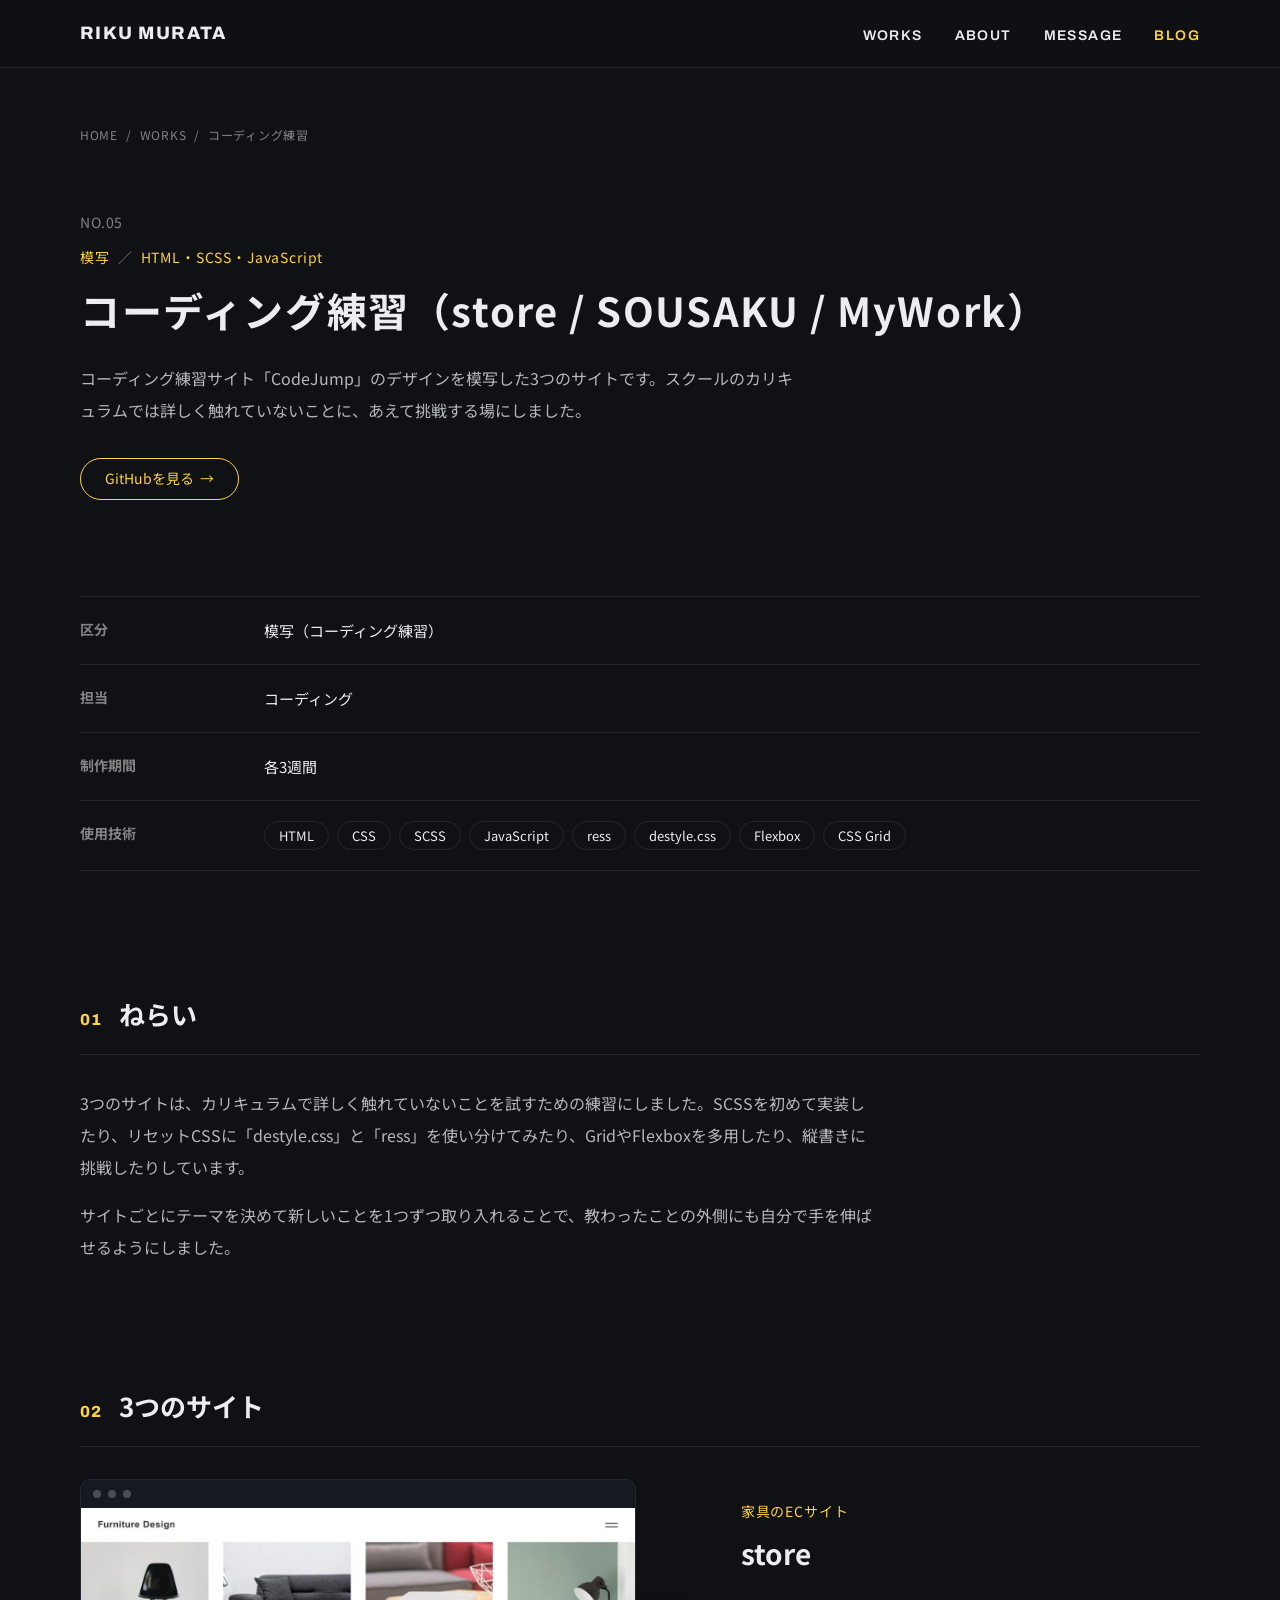
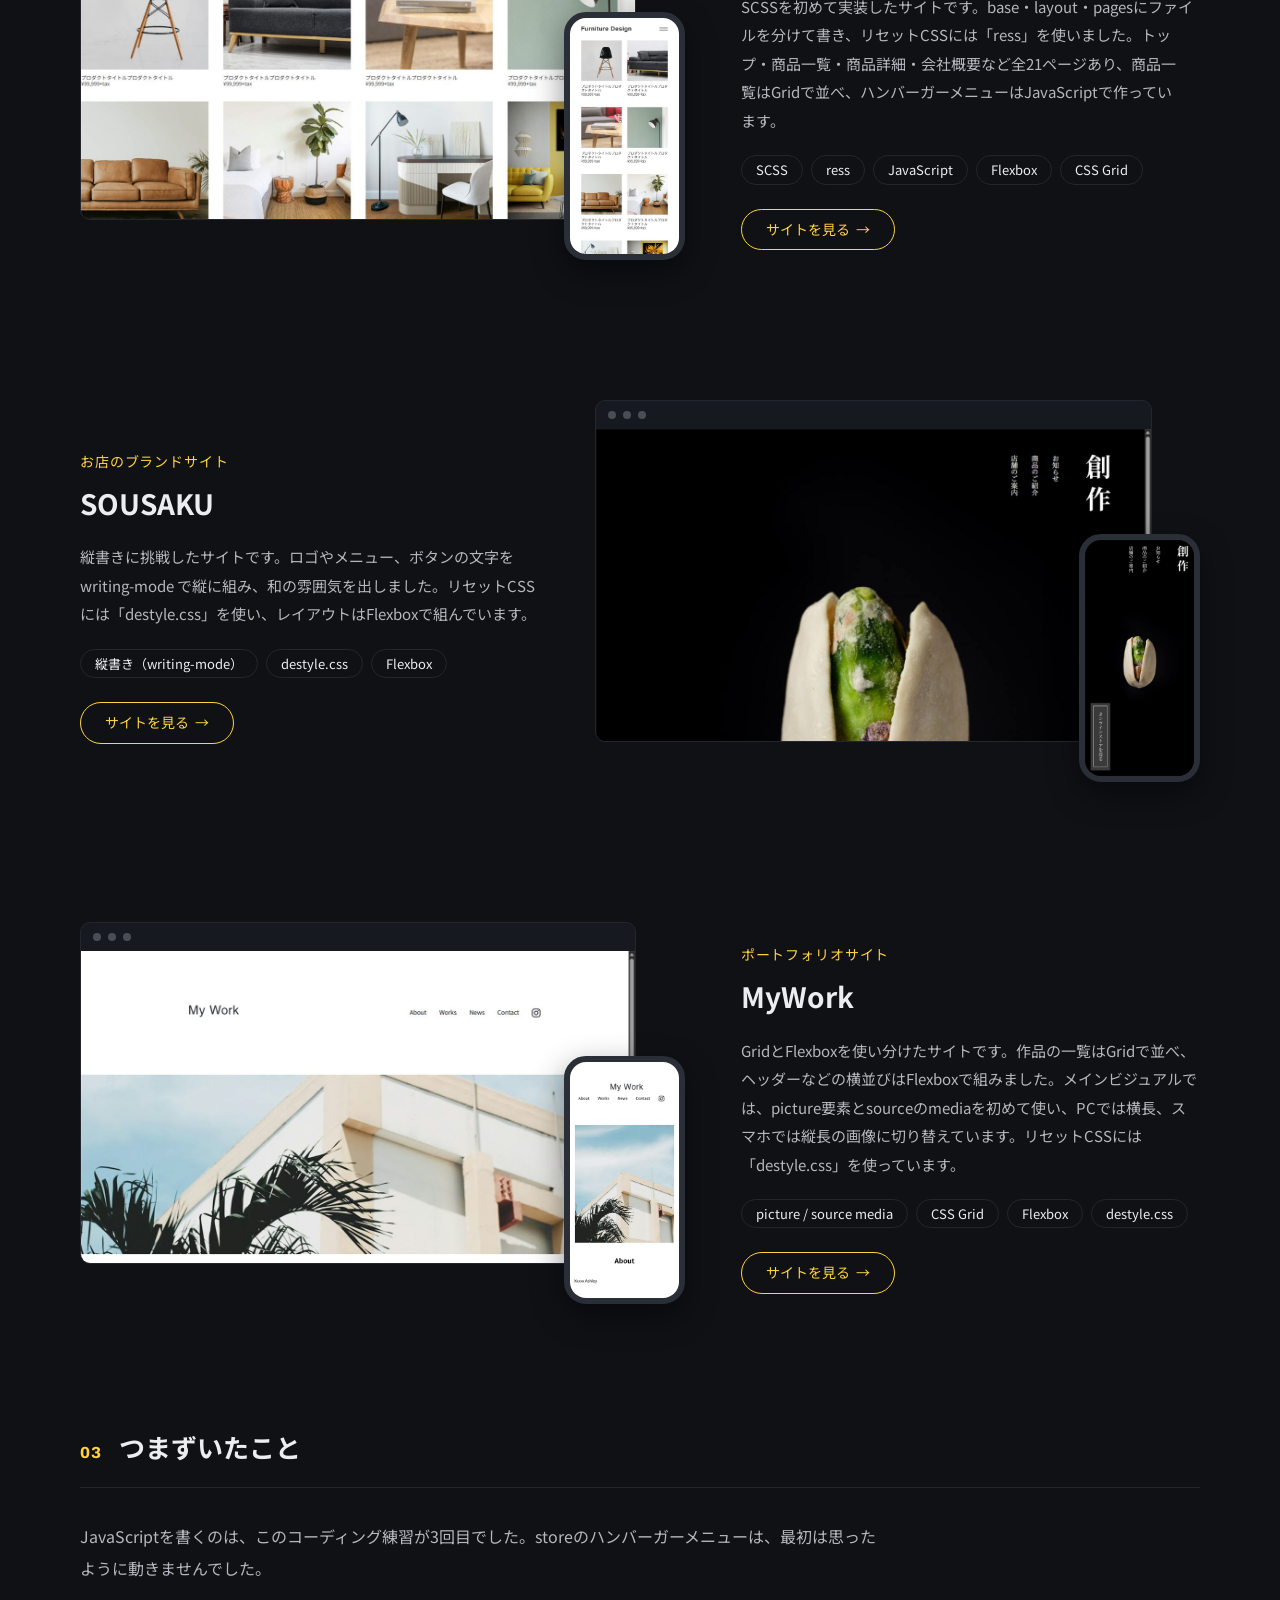
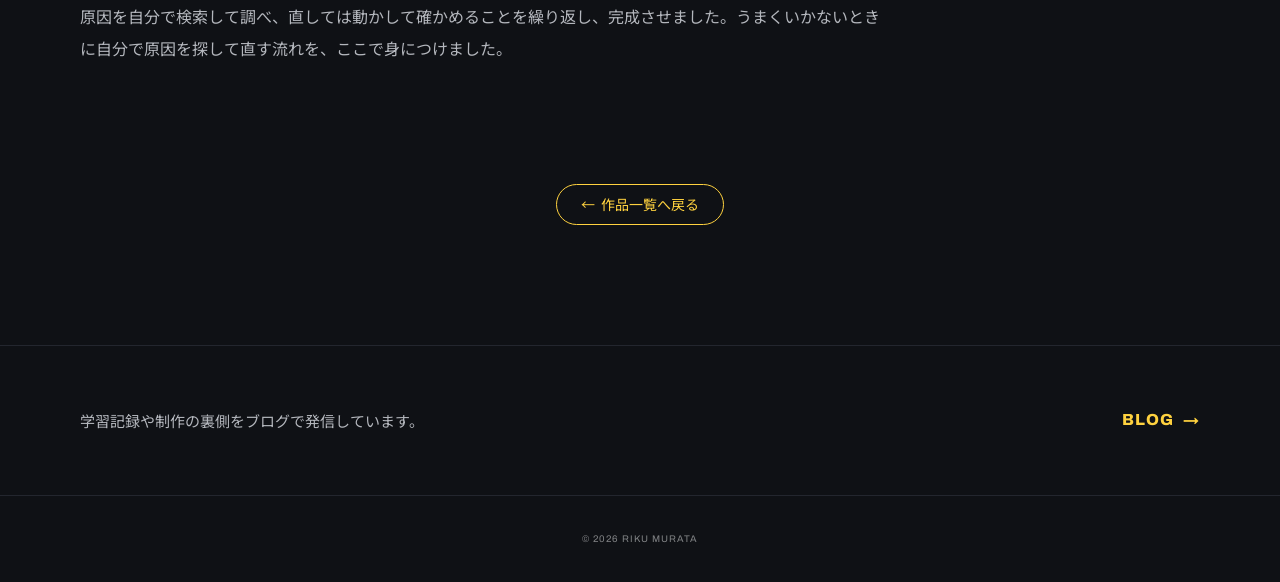
==== works-coding.html @ 7c846db9 "html/cssコーディング完了" ====
<!DOCTYPE html>
<html lang="ja">

  <head>
    <meta charset="UTF-8">
    <meta name="viewport" content="width=device-width, initial-scale=1.0">
    <title>コーディング練習 | RIKU MURATA</title>
    <meta name="description" content="コーディング練習サイト「CodeJump」のデザインを模写した3サイト。SCSS・リセットCSS・Grid・Flexbox・縦書き・JavaScriptなど、カリキュラムで詳しく触れていないことに挑戦。">
    <link rel="preconnect" href="https://fonts.googleapis.com">
    <link rel="preconnect" href="https://fonts.gstatic.com" crossorigin>
    <link href="https://fonts.googleapis.com/css2?family=Archivo:wght@600;800&family=Noto+Sans+JP:wght@400;500;700&display=swap" rel="stylesheet">
    <link rel="stylesheet" href="css/style.css">
    <script src="js/main.js" defer></script>
  </head>

  <body>
    <!-- header -->
    <header class="l-header" id="top">
      <div class="l-header-inner l-container">
        <a class="logo" href="index.html">RIKU MURATA</a>

        <!-- nav -->
        <nav class="gnav" id="global-nav" aria-label="メインメニュー">
          <ul class="gnav-list">
            <li><a class="gnav-link" href="index.html#works">WORKS</a></li>
            <li><a class="gnav-link" href="index.html#about">ABOUT</a></li>
            <li><a class="gnav-link" href="index.html#message">MESSAGE</a></li>
            <li><a class="gnav-link gnav-link-accent" href="#blog">BLOG</a></li>
          </ul>
        </nav>

        <!-- ハンバーガーメニュー（SP） -->
        <button class="menu-toggle" type="button" aria-label="メニューを開く" aria-expanded="false" aria-controls="global-nav">
          <span class="menu-toggle-bar"></span>
          <span class="menu-toggle-bar"></span>
          <span class="menu-toggle-bar"></span>
        </button>
      </div>
    </header>

    <!-- main -->
    <main>
      <article class="work-detail">
        <div class="l-container">
          <!-- パンくずリスト -->
          <nav class="work-detail-crumb" aria-label="パンくずリスト">
            <ol>
              <li><a href="index.html">HOME</a></li>
              <li><a href="index.html#works">WORKS</a></li>
              <li aria-current="page">コーディング練習</li>
            </ol>
          </nav>

          <!-- タイトルまわり -->
          <div class="work-detail-head">
            <p class="work-detail-num">NO.05</p>
            <p class="work-detail-category">模写<span>／</span>HTML・SCSS・JavaScript</p>
            <h1 class="work-detail-title">コーディング練習（store / SOUSAKU / MyWork）</h1>
            <p class="work-detail-lead">コーディング練習サイト「CodeJump」のデザインを模写した3つのサイトです。スクールのカリキュラムでは詳しく触れていないことに、あえて挑戦する場にしました。</p>
            <div class="work-detail-links">
              <a class="btn" href="https://github.com/Murata397/Codejump" target="_blank" rel="noopener">GitHubを見る</a>
            </div>
          </div>

          <!-- 作品情報 -->
          <dl class="work-detail-meta">
            <div>
              <dt>区分</dt>
              <dd>模写（コーディング練習）</dd>
            </div>
            <div>
              <dt>担当</dt>
              <dd>コーディング</dd>
            </div>
            <div>
              <dt>制作期間</dt>
              <dd>各3週間</dd>
            </div>
            <div>
              <dt>使用技術</dt>
              <dd>
                <ul class="work-detail-skills">
                  <li>HTML</li>
                  <li>CSS</li>
                  <li>SCSS</li>
                  <li>JavaScript</li>
                  <li>ress</li>
                  <li>destyle.css</li>
                  <li>Flexbox</li>
                  <li>CSS Grid</li>
                </ul>
              </dd>
            </div>
          </dl>

          <!-- 01 ねらい -->
          <section class="work-detail-section">
            <h2 class="work-detail-heading"><span>01</span>ねらい</h2>
            <div class="work-detail-text">
              <p>3つのサイトは、カリキュラムで詳しく触れていないことを試すための練習にしました。SCSSを初めて実装したり、リセットCSSに「destyle.css」と「ress」を使い分けてみたり、GridやFlexboxを多用したり、縦書きに挑戦したりしています。</p>
              <p>サイトごとにテーマを決めて新しいことを1つずつ取り入れることで、教わったことの外側にも自分で手を伸ばせるようにしました。</p>
            </div>
          </section>

          <!-- 02 3つのサイト -->
          <section class="work-detail-section">
            <h2 class="work-detail-heading"><span>02</span>3つのサイト</h2>
            <div class="works">
              <ul class="works-list">
                <!-- store -->
                <li class="works-item">
                  <div class="works-visual">
                    <div class="mockup">
                      <div class="mockup-pc">
                        <div class="mockup-pc-bar" aria-hidden="true"><span></span><span></span><span></span></div>
                        <img src="img/works/store-pc.jpg" alt="storeのPC表示" width="1200" height="1172" loading="lazy">
                      </div>
                      <div class="mockup-sp">
                        <img src="img/works/store-sp.jpg" alt="storeのスマホ表示" width="600" height="1298" loading="lazy">
                      </div>
                    </div>
                  </div>
                  <div class="works-body">
                    <p class="works-category">家具のECサイト</p>
                    <h3 class="works-title">store</h3>
                    <p class="works-text">SCSSを初めて実装したサイトです。base・layout・pagesにファイルを分けて書き、リセットCSSには「ress」を使いました。トップ・商品一覧・商品詳細・会社概要など全21ページあり、商品一覧はGridで並べ、ハンバーガーメニューはJavaScriptで作っています。</p>
                    <ul class="work-detail-skills">
                      <li>SCSS</li>
                      <li>ress</li>
                      <li>JavaScript</li>
                      <li>Flexbox</li>
                      <li>CSS Grid</li>
                    </ul>
                    <div class="works-links">
                      <a class="btn" href="https://murata397.github.io/Codejump/store/" target="_blank" rel="noopener">サイトを見る</a>
                    </div>
                  </div>
                </li>

                <!-- SOUSAKU -->
                <li class="works-item">
                  <div class="works-visual">
                    <div class="mockup">
                      <div class="mockup-pc">
                        <div class="mockup-pc-bar" aria-hidden="true"><span></span><span></span><span></span></div>
                        <img src="img/works/sousaku-pc.jpg" alt="SOUSAKUのPC表示" width="1200" height="1172" loading="lazy">
                      </div>
                      <div class="mockup-sp">
                        <img src="img/works/sousaku-sp.jpg" alt="SOUSAKUのスマホ表示" width="600" height="1298" loading="lazy">
                      </div>
                    </div>
                  </div>
                  <div class="works-body">
                    <p class="works-category">お店のブランドサイト</p>
                    <h3 class="works-title">SOUSAKU</h3>
                    <p class="works-text">縦書きに挑戦したサイトです。ロゴやメニュー、ボタンの文字を writing-mode で縦に組み、和の雰囲気を出しました。リセットCSSには「destyle.css」を使い、レイアウトはFlexboxで組んでいます。</p>
                    <ul class="work-detail-skills">
                      <li>縦書き（writing-mode）</li>
                      <li>destyle.css</li>
                      <li>Flexbox</li>
                    </ul>
                    <div class="works-links">
                      <a class="btn" href="https://murata397.github.io/Codejump/Creation/" target="_blank" rel="noopener">サイトを見る</a>
                    </div>
                  </div>
                </li>

                <!-- MyWork -->
                <li class="works-item">
                  <div class="works-visual">
                    <div class="mockup">
                      <div class="mockup-pc">
                        <div class="mockup-pc-bar" aria-hidden="true"><span></span><span></span><span></span></div>
                        <img src="img/works/mywork-pc.jpg" alt="MyWorkのPC表示" width="1200" height="1172" loading="lazy">
                      </div>
                      <div class="mockup-sp">
                        <img src="img/works/mywork-sp.jpg" alt="MyWorkのスマホ表示" width="600" height="1298" loading="lazy">
                      </div>
                    </div>
                  </div>
                  <div class="works-body">
                    <p class="works-category">ポートフォリオサイト</p>
                    <h3 class="works-title">MyWork</h3>
                    <p class="works-text">GridとFlexboxを使い分けたサイトです。作品の一覧はGridで並べ、ヘッダーなどの横並びはFlexboxで組みました。メインビジュアルでは、picture要素とsourceのmediaを初めて使い、PCでは横長、スマホでは縦長の画像に切り替えています。リセットCSSには「destyle.css」を使っています。</p>
                    <ul class="work-detail-skills">
                      <li>picture / source media</li>
                      <li>CSS Grid</li>
                      <li>Flexbox</li>
                      <li>destyle.css</li>
                    </ul>
                    <div class="works-links">
                      <a class="btn" href="https://murata397.github.io/Codejump/MyWork/" target="_blank" rel="noopener">サイトを見る</a>
                    </div>
                  </div>
                </li>
              </ul>
            </div>
          </section>

          <!-- 03 つまずいたこと -->
          <section class="work-detail-section">
            <h2 class="work-detail-heading"><span>03</span>つまずいたこと</h2>
            <div class="work-detail-text">
              <p>JavaScriptを書くのは、このコーディング練習が3回目でした。storeのハンバーガーメニューは、最初は思ったように動きませんでした。</p>
              <p>原因を自分で検索して調べ、直しては動かして確かめることを繰り返し、完成させました。うまくいかないときに自分で原因を探して直す流れを、ここで身につけました。</p>
            </div>
          </section>

          <!-- 一覧へ戻る -->
          <div class="work-detail-back">
            <a class="btn btn-back" href="index.html#works">作品一覧へ戻る</a>
          </div>
        </div>
      </article>

      <!-- blog -->
      <section class="blog-guide" id="blog">
        <div class="l-container blog-guide-inner">
          <p class="blog-guide-text">学習記録や制作の裏側をブログで発信しています。</p>
          <!-- ブログのURLが決まったら href を差し替える -->
          <a class="blog-guide-link" href="#">BLOG</a>
        </div>
      </section>
    </main>

    <!-- footer -->
    <footer class="l-footer">
      <p class="l-footer-copy"><small>&copy; 2026 RIKU MURATA</small></p>
    </footer>
  </body>

</html>
---- css/style.css ----
@charset "UTF-8";
/*! destyle.css v4.0.1 | MIT License | https://github.com/nicolas-cusan/destyle.css */
/* Reset box-model and set borders */
/* ============================================ */
*,
::before,
::after {
  -webkit-box-sizing: border-box;
          box-sizing: border-box;
  border-style: solid;
  border-width: 0;
  min-width: 0;
}

/* Document */
/* ============================================ */
/**
 * 1. Correct the line height in all browsers.
 * 2. Prevent adjustments of font size after orientation changes in iOS.
 * 3. Remove gray overlay on links for iOS.
 */
html {
  line-height: 1.15; /* 1 */
  -webkit-text-size-adjust: 100%; /* 2 */
  -webkit-tap-highlight-color: transparent; /* 3*/
}

/* Sections */
/* ============================================ */
/**
 * Remove the margin in all browsers.
 */
body {
  margin: 0;
}

/**
 * Render the `main` element consistently in IE.
 */
main {
  display: block;
}

/* Vertical rhythm */
/* ============================================ */
p,
table,
blockquote,
address,
pre,
iframe,
form,
figure,
dl {
  margin: 0;
}

/* Headings */
/* ============================================ */
h1,
h2,
h3,
h4,
h5,
h6 {
  font-size: inherit;
  font-weight: inherit;
  margin: 0;
}

/* Lists (enumeration) */
/* ============================================ */
ul,
ol {
  margin: 0;
  padding: 0;
  list-style: none;
}

/* Lists (definition) */
/* ============================================ */
dt {
  font-weight: bold;
}

dd {
  margin-left: 0;
}

/* Grouping content */
/* ============================================ */
/**
 * 1. Add the correct box sizing in Firefox.
 * 2. Show the overflow in Edge and IE.
 */
hr {
  -webkit-box-sizing: content-box;
          box-sizing: content-box; /* 1 */
  height: 0; /* 1 */
  overflow: visible; /* 2 */
  border-top-width: 1px;
  margin: 0;
  clear: both;
  color: inherit;
}

/**
 * 1. Correct the inheritance and scaling of font size in all browsers.
 * 2. Correct the odd `em` font sizing in all browsers.
 */
pre {
  font-family: monospace, monospace; /* 1 */
  font-size: inherit; /* 2 */
}

address {
  font-style: inherit;
}

/* Text-level semantics */
/* ============================================ */
/**
 * Remove the gray background on active links in IE 10.
 */
a {
  background-color: transparent;
  text-decoration: none;
  color: inherit;
}

/**
 * 1. Remove the bottom border in Chrome 57-
 * 2. Add the correct text decoration in Chrome, Edge, IE, Opera, and Safari.
 */
abbr[title] {
  -webkit-text-decoration: underline dotted;
          text-decoration: underline dotted; /* 2 */
}

/**
 * Add the correct font weight in Chrome, Edge, and Safari.
 */
b,
strong {
  font-weight: bolder;
}

/**
 * 1. Correct the inheritance and scaling of font size in all browsers.
 * 2. Correct the odd `em` font sizing in all browsers.
 */
code,
kbd,
samp {
  font-family: monospace, monospace; /* 1 */
  font-size: inherit; /* 2 */
}

/**
 * Add the correct font size in all browsers.
 */
small {
  font-size: 80%;
}

/**
 * Prevent `sub` and `sup` elements from affecting the line height in
 * all browsers.
 */
sub,
sup {
  font-size: 75%;
  line-height: 0;
  position: relative;
  vertical-align: baseline;
}

sub {
  bottom: -0.25em;
}

sup {
  top: -0.5em;
}

/* Replaced content */
/* ============================================ */
/**
 * Prevent vertical alignment issues.
 */
svg,
img,
embed,
object,
iframe {
  vertical-align: bottom;
}

/* Forms */
/* ============================================ */
/**
 * Reset form fields to make them styleable.
 * 1. Make form elements stylable across systems iOS especially.
 * 2. Inherit text-transform from parent.
 */
button,
input,
optgroup,
select,
textarea {
  -webkit-appearance: none; /* 1 */
  -moz-appearance: none;
       appearance: none;
  vertical-align: middle;
  color: inherit;
  font: inherit;
  background: transparent;
  padding: 0;
  margin: 0;
  border-radius: 0;
  text-align: inherit;
  text-transform: inherit; /* 2 */
}

/**
 * Correct cursors for clickable elements.
 */
button,
[type=button],
[type=reset],
[type=submit] {
  cursor: pointer;
}

button:disabled,
[type=button]:disabled,
[type=reset]:disabled,
[type=submit]:disabled {
  cursor: default;
}

/**
 * Improve outlines for Firefox and unify style with input elements & buttons.
 */
:-moz-focusring {
  outline: auto;
}

select:disabled {
  opacity: inherit;
}

/**
 * Remove padding
 */
option {
  padding: 0;
}

/**
 * Reset to invisible
 */
fieldset {
  margin: 0;
  padding: 0;
  min-width: 0;
}

legend {
  padding: 0;
}

/**
 * Add the correct vertical alignment in Chrome, Firefox, and Opera.
 */
progress {
  vertical-align: baseline;
}

/**
 * Remove the default vertical scrollbar in IE 10+.
 */
textarea {
  overflow: auto;
}

/**
 * Correct the cursor style of increment and decrement buttons in Chrome.
 */
[type=number]::-webkit-inner-spin-button,
[type=number]::-webkit-outer-spin-button {
  height: auto;
}

/**
 * Correct the outline style in Safari.
 */
[type=search] {
  outline-offset: -2px; /* 1 */
}

/**
 * Remove the inner padding in Chrome and Safari on macOS.
 */
[type=search]::-webkit-search-decoration {
  -webkit-appearance: none;
}

/**
 * 1. Correct the inability to style clickable types in iOS and Safari.
 * 2. Fix font inheritance.
 */
::-webkit-file-upload-button {
  -webkit-appearance: button; /* 1 */
  font: inherit; /* 2 */
}

/**
 * Fix appearance for Firefox
 */
[type=number] {
  -moz-appearance: textfield;
}

/**
 * Clickable labels
 */
label[for] {
  cursor: pointer;
}

/* Interactive */
/* ============================================ */
/*
 * Add the correct display in Edge, IE 10+, and Firefox.
 */
details {
  display: block;
}

/*
 * Add the correct display in all browsers.
 */
summary {
  display: list-item;
}

/*
 * Remove outline for editable content.
 */
[contenteditable]:focus {
  outline: auto;
}

/* Tables */
/* ============================================ */
/**
1. Correct table border color inheritance in all Chrome and Safari.
*/
table {
  border-color: inherit; /* 1 */
  border-collapse: collapse;
}

caption {
  text-align: left;
}

td,
th {
  vertical-align: top;
  padding: 0;
}

th {
  text-align: left;
  font-weight: bold;
}

:root {
  --color-bg: #0f1115;
  --color-surface: #161920;
  --color-surface-2: #1b1e25;
  --color-border: #23262e;
  --color-text: #ecedf0;
  --color-sub: #b4b7bd;
  --color-muted: #828486;
  --color-main: #ffd23f;
  --font-ja: "Noto Sans JP", sans-serif;
  --font-en: "Archivo", "Noto Sans JP", sans-serif;
  --container: 1120px;
  --header-height: 67px;
}

html {
  font-family: var(--font-ja);
  scroll-behavior: smooth;
  scroll-padding-top: var(--header-height);
}

body {
  color: var(--color-text);
  background-color: var(--color-bg);
  font-size: 16px;
  line-height: 1.8;
  -webkit-font-smoothing: antialiased;
}

h1, h2, h3, h4 {
  word-break: auto-phrase;
  text-wrap: balance;
}

p, dd, li {
  text-wrap: pretty;
}

img {
  display: block;
  max-width: 100%;
  height: auto;
}

/*SP時の画面*/
@media screen and (max-width: 767px) {
  body {
    font-size: 15px;
  }
}
.l-container {
  width: 100%;
  max-width: calc(var(--container) + 80px);
  margin: 0 auto;
  padding: 0 40px;
}

/*SP時の画面*/
@media screen and (max-width: 767px) {
  .l-container {
    padding: 0 20px;
  }
}
.l-header {
  border-bottom: 1px solid var(--color-border);
  background-color: rgba(15, 17, 21, 0.9);
  backdrop-filter: blur(8px);
  position: sticky;
  top: 0;
  z-index: 100;
}
.l-header .l-header-inner {
  display: -webkit-box;
  display: -ms-flexbox;
  display: flex;
  -webkit-box-align: center;
      -ms-flex-align: center;
          align-items: center;
  -webkit-box-pack: justify;
      -ms-flex-pack: justify;
          justify-content: space-between;
  height: var(--header-height);
}

.l-section {
  padding: 120px 0;
}

/*SP時の画面*/
@media screen and (max-width: 767px) {
  .l-section {
    padding: 80px 0;
  }
}
.l-footer {
  padding: 32px 20px;
  border-top: 1px solid var(--color-border);
  text-align: center;
}
.l-footer .l-footer-copy {
  color: var(--color-muted);
  font-family: var(--font-en);
  font-size: 12px;
  letter-spacing: 0.08em;
}

.btn {
  display: -webkit-inline-box;
  display: -ms-inline-flexbox;
  display: inline-flex;
  -webkit-box-align: center;
      -ms-flex-align: center;
          align-items: center;
  gap: 6px;
  padding: 10px 24px;
  border: 1px solid var(--color-main);
  border-radius: 999px;
  color: var(--color-main);
  font-size: 14px;
  line-height: 1.4;
  -webkit-transition: color 0.2s, background-color 0.2s;
  transition: color 0.2s, background-color 0.2s;
}
.btn::after {
  content: "→";
}
.btn:hover, .btn:focus-visible {
  color: var(--color-bg);
  background-color: var(--color-main);
}

.btn-fill {
  color: var(--color-bg);
  background-color: var(--color-main);
  font-weight: 700;
}
.btn-fill:hover, .btn-fill:focus-visible {
  opacity: 0.85;
}

.btn-back::after {
  content: none;
}
.btn-back::before {
  content: "←";
}

.logo {
  font-family: var(--font-en);
  font-size: 18px;
  font-weight: 800;
  letter-spacing: 0.08em;
}

/*PC時の画面*/
.gnav .gnav-list {
  display: -webkit-box;
  display: -ms-flexbox;
  display: flex;
  gap: 32px;
}
.gnav .gnav-link {
  font-family: var(--font-en);
  font-size: 14px;
  font-weight: 600;
  letter-spacing: 0.1em;
  -webkit-transition: color 0.2s;
  transition: color 0.2s;
}
.gnav .gnav-link:hover, .gnav .gnav-link:focus-visible {
  color: var(--color-main);
}
.gnav .gnav-link-accent {
  color: var(--color-main);
}

/*SP時の画面*/
@media screen and (max-width: 767px) {
  .gnav {
    display: none;
    padding: 40px 20px;
    background-color: var(--color-bg);
    position: fixed;
    inset: var(--header-height) 0 0 0;
  }
  .gnav.is-open {
    display: block;
  }
  .gnav .gnav-list {
    -webkit-box-orient: vertical;
    -webkit-box-direction: normal;
        -ms-flex-direction: column;
            flex-direction: column;
    gap: 28px;
  }
  .gnav .gnav-link {
    font-size: 22px;
  }
}
/*PC時の画面*/
.menu-toggle {
  display: none;
}

/*SP時の画面*/
@media screen and (max-width: 767px) {
  .menu-toggle {
    display: grid;
    place-content: center;
    gap: 6px;
    width: 48px;
    height: 48px;
    border: 1px solid var(--color-border);
    border-radius: 10px;
  }
  .menu-toggle .menu-toggle-bar {
    display: block;
    width: 22px;
    height: 2px;
    background-color: var(--color-main);
    -webkit-transition: opacity 0.3s, -webkit-transform 0.3s;
    transition: opacity 0.3s, -webkit-transform 0.3s;
    transition: transform 0.3s, opacity 0.3s;
    transition: transform 0.3s, opacity 0.3s, -webkit-transform 0.3s;
  }
  .menu-toggle.is-open .menu-toggle-bar:nth-child(1) {
    -webkit-transform: translateY(8px) rotate(45deg);
            transform: translateY(8px) rotate(45deg);
  }
  .menu-toggle.is-open .menu-toggle-bar:nth-child(2) {
    opacity: 0;
  }
  .menu-toggle.is-open .menu-toggle-bar:nth-child(3) {
    -webkit-transform: translateY(-8px) rotate(-45deg);
            transform: translateY(-8px) rotate(-45deg);
  }
}
/*PC時の画面*/
.hero {
  padding: 160px 0 140px;
}
.hero .hero-label {
  color: var(--color-main);
  font-family: var(--font-en);
  font-size: 12px;
  font-weight: 600;
  letter-spacing: 0.2em;
}
.hero .hero-title {
  margin-top: 28px;
  font-size: clamp(28px, 4.6vw, 52px);
  font-weight: 700;
  line-height: 1.5;
  letter-spacing: 0.04em;
}
.hero .hero-title-accent {
  color: var(--color-main);
}
.hero .hero-lead {
  max-width: 640px;
  margin-top: 36px;
  color: var(--color-sub);
  line-height: 2.1;
}

/*SP時の画面*/
@media screen and (max-width: 767px) {
  .hero {
    padding: 88px 0 96px;
  }
}
/*PC時の画面*/
.section-title {
  font-family: var(--font-en);
  font-size: 48px;
  font-weight: 800;
  line-height: 1.2;
  letter-spacing: 0.06em;
}

/*TB時の画面*/
@media screen and (max-width: 1023px) {
  .section-title {
    font-size: 36px;
  }
}
/*SP時の画面*/
@media screen and (max-width: 767px) {
  .section-title {
    font-size: 30px;
  }
}
/*PC時の画面*/
.section-head {
  display: -webkit-box;
  display: -ms-flexbox;
  display: flex;
  -webkit-box-align: end;
      -ms-flex-align: end;
          align-items: flex-end;
  -webkit-box-pack: justify;
      -ms-flex-pack: justify;
          justify-content: space-between;
  gap: 12px 40px;
  margin-bottom: 120px;
}
.section-head .section-head-note {
  color: var(--color-muted);
  font-size: 13px;
}

/*TB時の画面*/
@media screen and (max-width: 1023px) {
  .section-head {
    -webkit-box-orient: vertical;
    -webkit-box-direction: normal;
        -ms-flex-direction: column;
            flex-direction: column;
    -webkit-box-align: start;
        -ms-flex-align: start;
            align-items: flex-start;
    margin-bottom: 96px;
  }
}
/*SP時の画面*/
@media screen and (max-width: 767px) {
  .section-head {
    margin-bottom: 64px;
  }
}
.mockup {
  padding-bottom: 40px;
  position: relative;
}
.mockup .mockup-pc {
  width: 92%;
  border: 1px solid var(--color-border);
  border-radius: 10px;
  background-color: var(--color-surface-2);
  overflow: hidden;
}
.mockup .mockup-pc img {
  width: 100%;
  aspect-ratio: 16/9;
  -o-object-fit: cover;
     object-fit: cover;
  -o-object-position: top;
     object-position: top;
}
.mockup .mockup-pc-bar {
  display: -webkit-box;
  display: -ms-flexbox;
  display: flex;
  gap: 7px;
  padding: 10px 12px;
  background-color: var(--color-surface);
}
.mockup .mockup-pc-bar span {
  width: 8px;
  height: 8px;
  border-radius: 50%;
  background-color: #4a4d55;
}
.mockup .mockup-sp {
  width: 20%;
  border: 6px solid #2a2e37;
  border-radius: 22px;
  background-color: var(--color-surface-2);
  -webkit-box-shadow: 0 12px 32px rgba(0, 0, 0, 0.45);
          box-shadow: 0 12px 32px rgba(0, 0, 0, 0.45);
  overflow: hidden;
  position: absolute;
  right: 0;
  bottom: 0;
}
.mockup .mockup-sp img {
  width: 100%;
  aspect-ratio: 9/19.5;
  -o-object-fit: cover;
     object-fit: cover;
  -o-object-position: top;
     object-position: top;
}

/*SP時の画面*/
@media screen and (max-width: 767px) {
  .mockup {
    padding-bottom: 24px;
  }
  .mockup .mockup-sp {
    border-width: 4px;
    border-radius: 14px;
  }
}
/*PC時の画面*/
.works .works-item {
  display: -webkit-box;
  display: -ms-flexbox;
  display: flex;
  -webkit-box-align: center;
      -ms-flex-align: center;
          align-items: center;
  gap: 56px;
}
.works .works-item + .works-item {
  margin-top: 140px;
}
.works .works-item:nth-child(even) {
  -webkit-box-orient: horizontal;
  -webkit-box-direction: reverse;
      -ms-flex-direction: row-reverse;
          flex-direction: row-reverse;
}
.works .works-visual {
  -ms-flex-negative: 0;
      flex-shrink: 0;
  width: 54%;
}
.works .works-body {
  -webkit-box-flex: 1;
      -ms-flex: 1;
          flex: 1;
}
.works .works-image {
  border: 1px solid var(--color-border);
  border-radius: 10px;
  background-color: var(--color-surface-2);
  overflow: hidden;
}
.works .works-image img {
  width: 100%;
  aspect-ratio: 16/9;
  -o-object-fit: contain;
     object-fit: contain;
}
.works .works-num {
  color: var(--color-muted);
  font-size: 14px;
  letter-spacing: 0.04em;
}
.works .works-category {
  margin-top: 10px;
  color: var(--color-main);
  font-size: 14px;
  letter-spacing: 0.06em;
}
.works .works-category span {
  margin: 0 8px;
  color: var(--color-muted);
}
.works .works-title {
  margin-top: 10px;
  font-size: 28px;
  font-weight: 700;
  line-height: 1.4;
}
.works .works-text {
  margin-top: 20px;
  color: var(--color-sub);
  font-size: 15px;
  line-height: 1.9;
}
.works .works-meta {
  margin-top: 16px;
  color: var(--color-muted);
  font-size: 13px;
}
.works .works-meta span {
  margin: 0 6px;
}
.works .works-links {
  display: -webkit-box;
  display: -ms-flexbox;
  display: flex;
  -ms-flex-wrap: wrap;
      flex-wrap: wrap;
  gap: 12px;
  margin-top: 24px;
}
.works .works-links-sub {
  margin-top: 12px;
}

/*TB時の画面*/
@media screen and (max-width: 1023px) {
  .works .works-item {
    -webkit-box-orient: vertical;
    -webkit-box-direction: normal;
        -ms-flex-direction: column;
            flex-direction: column;
    -webkit-box-align: stretch;
        -ms-flex-align: stretch;
            align-items: stretch;
    gap: 40px;
  }
  .works .works-item + .works-item {
    margin-top: 120px;
  }
  .works .works-item:nth-child(even) {
    -webkit-box-orient: vertical;
    -webkit-box-direction: normal;
        -ms-flex-direction: column;
            flex-direction: column;
  }
  .works .works-visual {
    width: 100%;
  }
}
/*SP時の画面*/
@media screen and (max-width: 767px) {
  .works .works-item {
    gap: 28px;
  }
  .works .works-item + .works-item {
    margin-top: 80px;
  }
  .works .works-category {
    font-size: 13px;
  }
  .works .works-title {
    font-size: 22px;
  }
}
/*PC時の画面*/
.about {
  border-top: 1px solid var(--color-border);
  border-bottom: 1px solid var(--color-border);
  background-color: var(--color-surface);
}
.about .about-inner {
  display: -webkit-box;
  display: -ms-flexbox;
  display: flex;
  -webkit-box-align: center;
      -ms-flex-align: center;
          align-items: center;
  gap: 64px;
}
.about .about-photo {
  -ms-flex-negative: 0;
      flex-shrink: 0;
  width: 240px;
  aspect-ratio: 1/1;
  border: 2px solid var(--color-main);
  border-radius: 50%;
  background-color: var(--color-surface-2);
  overflow: hidden;
}
.about .about-photo picture {
  display: block;
  width: 100%;
  height: 100%;
}
.about .about-photo img {
  width: 100%;
  height: 100%;
  -o-object-fit: cover;
     object-fit: cover;
}
.about .about-body {
  -webkit-box-flex: 1;
      -ms-flex: 1;
          flex: 1;
}
.about .about-name {
  margin-top: 24px;
  font-size: 22px;
  font-weight: 700;
}
.about .about-name span {
  margin-left: 1em;
}
.about .about-text {
  margin-top: 16px;
  color: var(--color-sub);
  font-size: 15px;
  line-height: 2;
}
.about .about-skills {
  display: -webkit-box;
  display: -ms-flexbox;
  display: flex;
  -ms-flex-wrap: wrap;
      flex-wrap: wrap;
  gap: 8px;
  margin-top: 20px;
}
.about .about-skills li {
  padding: 4px 14px;
  border: 1px solid var(--color-border);
  border-radius: 999px;
  font-size: 13px;
}
.about .about-note {
  margin-top: 20px;
  color: var(--color-muted);
  font-size: 13px;
}

/*TB時の画面*/
@media screen and (max-width: 1023px) {
  .about .about-inner {
    -webkit-box-orient: vertical;
    -webkit-box-direction: normal;
        -ms-flex-direction: column;
            flex-direction: column;
    -webkit-box-align: stretch;
        -ms-flex-align: stretch;
            align-items: stretch;
    gap: 48px;
  }
  .about .about-photo {
    width: 200px;
    margin: 0 auto;
  }
}
/*SP時の画面*/
@media screen and (max-width: 767px) {
  .about .about-inner {
    gap: 32px;
  }
  .about .about-photo {
    width: 160px;
  }
  .about .about-name {
    font-size: 20px;
  }
}
/*PC時の画面*/
.message .message-inner {
  max-width: 720px;
  margin: 0 auto;
}
.message .message-lead {
  margin-top: 28px;
  color: var(--color-sub);
  font-size: 15px;
}
.message .message-form {
  margin-top: 24px;
}
.message .message-field + .message-field {
  margin-top: 24px;
}
.message .message-label {
  display: block;
  margin-bottom: 8px;
  font-size: 14px;
  font-weight: 500;
}
.message .message-label span {
  margin-left: 4px;
}
.message .message-input {
  display: block;
  width: 100%;
  height: 52px;
  padding: 12px 16px;
  border: 1px solid #2a2e37;
  border-radius: 6px;
  background-color: var(--color-surface-2);
  font-size: 16px;
  -webkit-transition: border-color 0.2s;
  transition: border-color 0.2s;
}
.message .message-input:focus {
  border-color: var(--color-main);
  outline: none;
}
.message .message-textarea {
  height: 160px;
  resize: vertical;
}
.message .message-submit {
  display: block;
  width: 176px;
  height: 50px;
  margin: 24px auto 0;
  border-radius: 999px;
  color: var(--color-bg);
  background-color: var(--color-main);
  font-size: 15px;
  font-weight: 700;
  letter-spacing: 0.08em;
  text-align: center;
  -webkit-transition: opacity 0.2s;
  transition: opacity 0.2s;
}
.message .message-submit:hover, .message .message-submit:focus-visible {
  opacity: 0.85;
}

/*TB時の画面*/
@media screen and (max-width: 1023px) {
  .message .message-inner {
    padding: 0 24px;
  }
}
/*SP時の画面*/
@media screen and (max-width: 767px) {
  .message .message-inner {
    padding: 0;
  }
  .message .message-submit {
    width: 100%;
  }
}
/*PC時の画面*/
.blog-guide {
  padding: 60px 0;
  border-top: 1px solid var(--color-border);
}
.blog-guide .blog-guide-inner {
  display: -webkit-box;
  display: -ms-flexbox;
  display: flex;
  -webkit-box-align: center;
      -ms-flex-align: center;
          align-items: center;
  -webkit-box-pack: justify;
      -ms-flex-pack: justify;
          justify-content: space-between;
  gap: 16px 40px;
}
.blog-guide .blog-guide-text {
  color: var(--color-sub);
  font-size: 15px;
}
.blog-guide .blog-guide-link {
  display: -webkit-inline-box;
  display: -ms-inline-flexbox;
  display: inline-flex;
  -webkit-box-align: center;
      -ms-flex-align: center;
          align-items: center;
  gap: 8px;
  color: var(--color-main);
  font-family: var(--font-en);
  font-size: 16px;
  font-weight: 800;
  letter-spacing: 0.08em;
  -webkit-transition: opacity 0.2s;
  transition: opacity 0.2s;
}
.blog-guide .blog-guide-link::after {
  content: "→";
}
.blog-guide .blog-guide-link:hover, .blog-guide .blog-guide-link:focus-visible {
  opacity: 0.7;
}

/*SP時の画面*/
@media screen and (max-width: 767px) {
  .blog-guide {
    padding: 48px 0;
  }
  .blog-guide .blog-guide-inner {
    -webkit-box-orient: vertical;
    -webkit-box-direction: normal;
        -ms-flex-direction: column;
            flex-direction: column;
    -webkit-box-align: start;
        -ms-flex-align: start;
            align-items: flex-start;
  }
}
/*PC時の画面*/
.work-detail {
  padding: 56px 0 120px;
}
.work-detail .work-detail-crumb {
  color: var(--color-muted);
  font-size: 12px;
  letter-spacing: 0.06em;
}
.work-detail .work-detail-crumb ol {
  display: -webkit-box;
  display: -ms-flexbox;
  display: flex;
  -ms-flex-wrap: wrap;
      flex-wrap: wrap;
  gap: 8px;
}
.work-detail .work-detail-crumb li + li::before {
  content: "/";
  margin-right: 8px;
}
.work-detail .work-detail-crumb a {
  -webkit-transition: color 0.2s;
  transition: color 0.2s;
}
.work-detail .work-detail-crumb a:hover, .work-detail .work-detail-crumb a:focus-visible {
  color: var(--color-main);
}
.work-detail .work-detail-head {
  margin-top: 64px;
}
.work-detail .work-detail-num {
  color: var(--color-muted);
  font-size: 14px;
  letter-spacing: 0.04em;
}
.work-detail .work-detail-category {
  margin-top: 10px;
  color: var(--color-main);
  font-size: 14px;
  letter-spacing: 0.06em;
}
.work-detail .work-detail-category span {
  margin: 0 8px;
  color: var(--color-muted);
}
.work-detail .work-detail-title {
  margin-top: 12px;
  font-size: 40px;
  font-weight: 700;
  line-height: 1.4;
  letter-spacing: 0.04em;
}
.work-detail .work-detail-lead {
  max-width: 720px;
  margin-top: 24px;
  color: var(--color-sub);
  line-height: 2;
}
.work-detail .work-detail-links {
  display: -webkit-box;
  display: -ms-flexbox;
  display: flex;
  -ms-flex-wrap: wrap;
      flex-wrap: wrap;
  gap: 12px;
  margin-top: 32px;
}
.work-detail .work-detail-visual {
  max-width: 880px;
  margin: 80px auto 0;
}
.work-detail .work-detail-image {
  border: 1px solid var(--color-border);
  border-radius: 10px;
  overflow: hidden;
}
.work-detail .work-detail-image img {
  width: 100%;
}
.work-detail .work-detail-meta {
  margin-top: 96px;
  border-top: 1px solid var(--color-border);
}
.work-detail .work-detail-meta div {
  display: grid;
  grid-template-columns: 160px 1fr;
  gap: 8px 24px;
  padding: 20px 0;
  border-bottom: 1px solid var(--color-border);
}
.work-detail .work-detail-meta dt {
  color: var(--color-muted);
  font-size: 14px;
}
.work-detail .work-detail-meta dd {
  font-size: 15px;
}
.work-detail .work-detail-skills {
  display: -webkit-box;
  display: -ms-flexbox;
  display: flex;
  -ms-flex-wrap: wrap;
      flex-wrap: wrap;
  gap: 8px;
}
.work-detail .work-detail-skills li {
  padding: 2px 14px;
  border: 1px solid var(--color-border);
  border-radius: 999px;
  font-size: 13px;
}
.work-detail .work-detail-section {
  margin-top: 120px;
}
.work-detail .work-detail-heading {
  display: -webkit-box;
  display: -ms-flexbox;
  display: flex;
  -webkit-box-align: baseline;
      -ms-flex-align: baseline;
          align-items: baseline;
  gap: 16px;
  margin-bottom: 32px;
  padding-bottom: 16px;
  border-bottom: 1px solid var(--color-border);
  font-size: 26px;
  font-weight: 700;
}
.work-detail .work-detail-heading span {
  color: var(--color-main);
  font-family: var(--font-en);
  font-size: 16px;
  font-weight: 800;
  letter-spacing: 0.08em;
}
.work-detail .work-detail-text {
  max-width: 800px;
  color: var(--color-sub);
  line-height: 2;
}
.work-detail .work-detail-text p + p {
  margin-top: 1em;
}
.work-detail .work-detail-cards {
  display: grid;
  grid-template-columns: repeat(2, 1fr);
  gap: 24px;
}
.work-detail .work-detail-cards + .work-detail-links {
  margin-top: 32px;
}
.work-detail .work-detail-card {
  padding: 32px 28px;
  border: 1px solid var(--color-border);
  border-radius: 10px;
  background-color: var(--color-surface);
}
.work-detail .work-detail-card-title {
  padding-left: 12px;
  border-left: 3px solid var(--color-main);
  font-size: 17px;
  font-weight: 700;
  line-height: 1.4;
}
.work-detail .work-detail-card-text {
  margin-top: 16px;
  color: var(--color-sub);
  font-size: 14px;
  line-height: 1.9;
}
.work-detail .work-detail-card-list {
  margin-top: 16px;
  color: var(--color-sub);
  font-size: 14px;
}
.work-detail .work-detail-card-list li {
  padding-left: 16px;
  position: relative;
}
.work-detail .work-detail-card-list li + li {
  margin-top: 8px;
}
.work-detail .work-detail-card-list li::before {
  content: "";
  width: 6px;
  height: 6px;
  border-radius: 50%;
  background-color: var(--color-main);
  position: absolute;
  top: 0.75em;
  left: 0;
}
.work-detail .work-detail-card-price {
  margin-top: 16px;
  color: var(--color-main);
  font-size: 24px;
  font-weight: 700;
}
.work-detail .work-detail-card-price span {
  display: block;
  color: var(--color-muted);
  font-size: 13px;
  font-weight: 400;
}
.work-detail .work-detail-card-steps {
  margin-top: 16px;
  font-size: 14px;
}
.work-detail .work-detail-card-steps > li,
.work-detail .work-detail-card-steps > div {
  display: grid;
  grid-template-columns: 80px 1fr;
  gap: 12px;
  padding: 10px 0;
  color: var(--color-sub);
}
.work-detail .work-detail-card-steps > li + li, .work-detail .work-detail-card-steps > li + div,
.work-detail .work-detail-card-steps > div + li,
.work-detail .work-detail-card-steps > div + div {
  border-top: 1px solid var(--color-border);
}
.work-detail .work-detail-card-steps span,
.work-detail .work-detail-card-steps dt {
  color: var(--color-main);
  font-weight: 700;
}
.work-detail .work-detail-note {
  margin-top: 16px;
  color: var(--color-muted);
  font-size: 13px;
}
.work-detail .work-detail-gallery {
  display: grid;
  grid-template-columns: repeat(2, 1fr);
  gap: 40px 32px;
}
.work-detail .work-detail-gallery img {
  width: 100%;
  aspect-ratio: 16/10;
  border: 1px solid var(--color-border);
  border-radius: 10px;
  -o-object-fit: cover;
     object-fit: cover;
  -o-object-position: top;
     object-position: top;
}
.work-detail .work-detail-gallery p {
  margin-top: 12px;
  color: var(--color-muted);
  font-size: 13px;
}
.work-detail .work-detail-pages {
  display: grid;
  grid-template-columns: repeat(3, 1fr);
  gap: 16px;
}
.work-detail .work-detail-pages li {
  padding: 20px 24px;
  border: 1px solid var(--color-border);
  border-radius: 10px;
  background-color: var(--color-surface);
}
.work-detail .work-detail-pages strong {
  display: block;
  font-size: 16px;
  font-weight: 700;
}
.work-detail .work-detail-pages em {
  margin-left: 8px;
  padding: 1px 8px;
  border: 1px solid var(--color-main);
  border-radius: 999px;
  color: var(--color-main);
  font-size: 11px;
  font-style: normal;
  font-weight: 500;
  vertical-align: 2px;
}
.work-detail .work-detail-pages span {
  display: block;
  margin-top: 6px;
  color: var(--color-muted);
  font-size: 13px;
  line-height: 1.7;
}
.work-detail .work-detail-points {
  display: grid;
  grid-template-columns: repeat(3, 1fr);
  gap: 24px;
}
.work-detail .work-detail-point {
  padding: 32px 28px;
  border: 1px solid var(--color-border);
  border-radius: 10px;
  background-color: var(--color-surface);
}
.work-detail .work-detail-point-num {
  color: var(--color-main);
  font-family: var(--font-en);
  font-size: 12px;
  font-weight: 800;
  letter-spacing: 0.12em;
}
.work-detail .work-detail-point-title {
  margin-top: 12px;
  font-size: 18px;
  font-weight: 700;
  line-height: 1.6;
}
.work-detail .work-detail-point-text {
  margin-top: 12px;
  color: var(--color-sub);
  font-size: 14px;
  line-height: 1.9;
}
.work-detail .work-detail-back {
  margin-top: 120px;
  text-align: center;
}
.work-detail .works .work-detail-skills {
  margin-top: 20px;
}

/*TB時の画面*/
@media screen and (max-width: 1023px) {
  .work-detail .work-detail-title {
    font-size: 34px;
  }
  .work-detail .work-detail-pages {
    grid-template-columns: repeat(2, 1fr);
  }
  .work-detail .work-detail-cards,
  .work-detail .work-detail-points {
    grid-template-columns: 1fr;
  }
}
/*SP時の画面*/
@media screen and (max-width: 767px) {
  .work-detail {
    padding: 40px 0 80px;
  }
  .work-detail .work-detail-head {
    margin-top: 40px;
  }
  .work-detail .work-detail-category {
    font-size: 13px;
  }
  .work-detail .work-detail-title {
    font-size: 28px;
  }
  .work-detail .work-detail-visual {
    margin-top: 56px;
  }
  .work-detail .work-detail-meta {
    margin-top: 64px;
  }
  .work-detail .work-detail-meta div {
    grid-template-columns: 1fr;
    padding: 16px 0;
  }
  .work-detail .work-detail-section {
    margin-top: 80px;
  }
  .work-detail .work-detail-heading {
    font-size: 22px;
  }
  .work-detail .work-detail-pages,
  .work-detail .work-detail-gallery {
    grid-template-columns: 1fr;
  }
  .work-detail .work-detail-card,
  .work-detail .work-detail-point {
    padding: 24px 20px;
  }
  .work-detail .work-detail-back {
    margin-top: 80px;
  }
}
.is-scroll-locked {
  overflow: hidden;
}

.is-pc-only {
  display: inline;
}

/*SP時の画面*/
@media screen and (max-width: 767px) {
  .is-pc-only {
    display: none;
  }
}
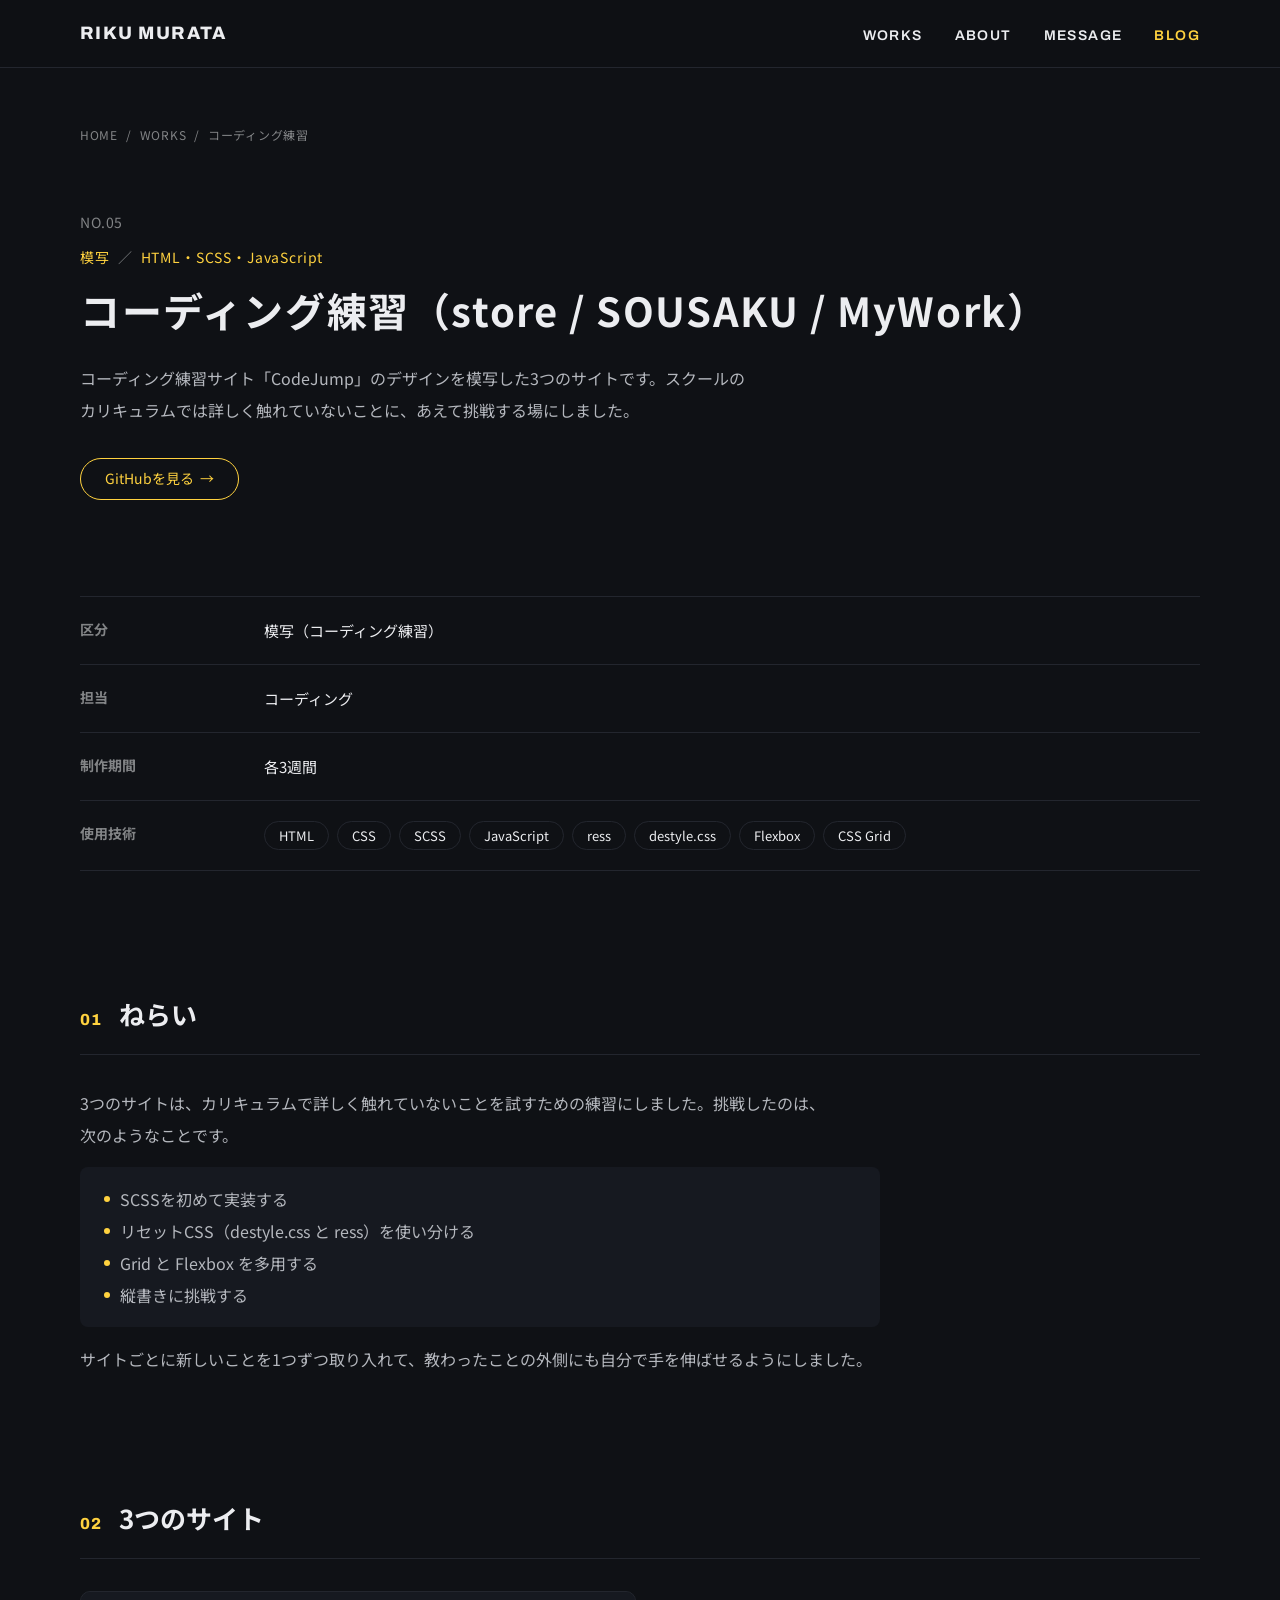
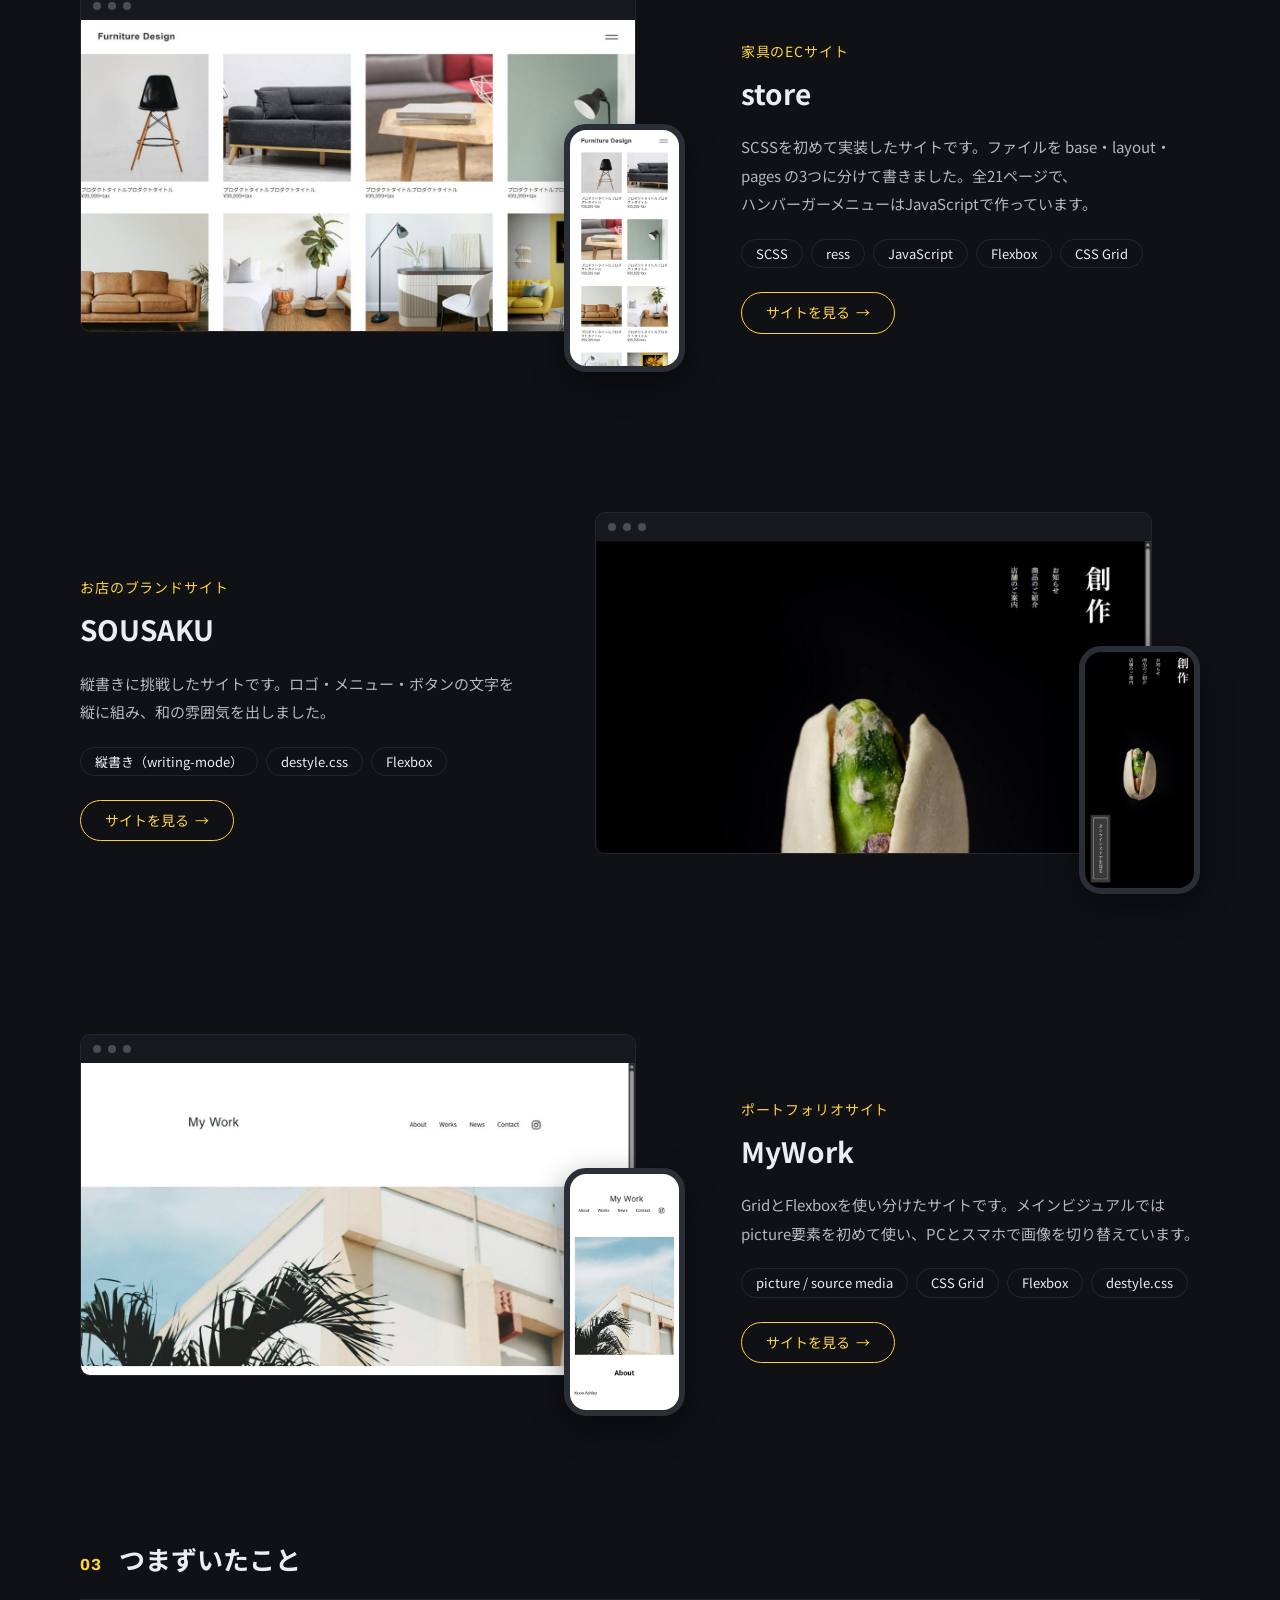
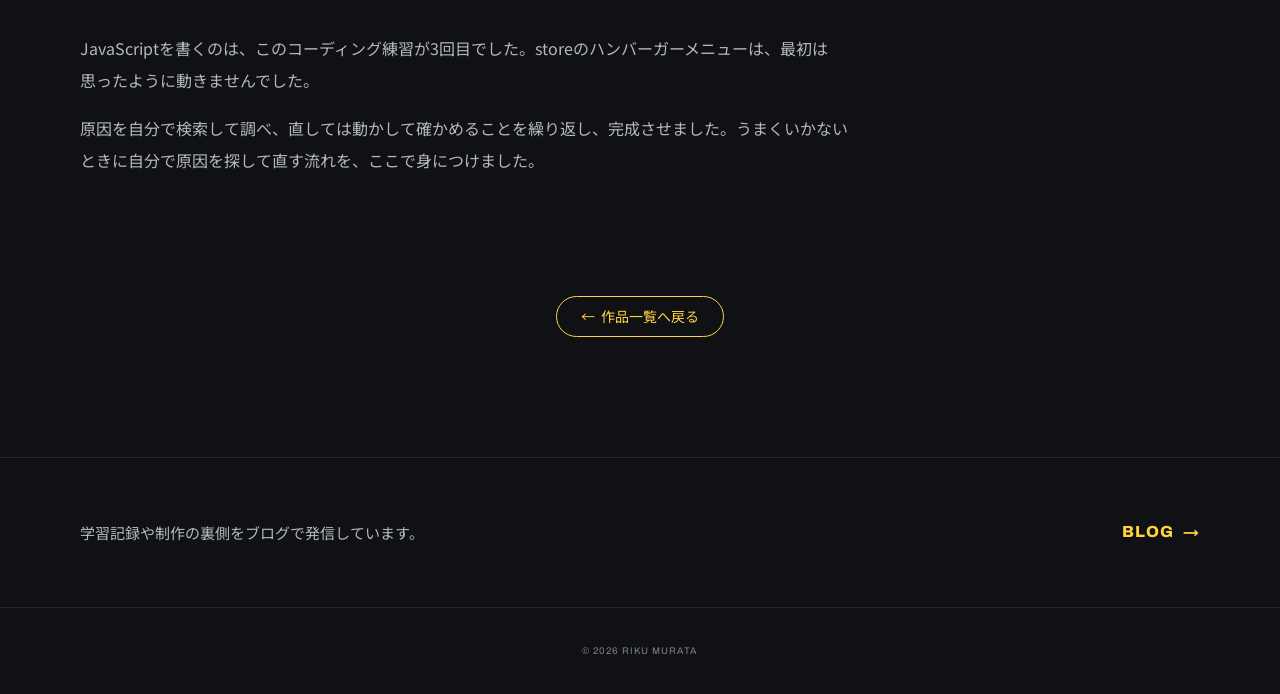
==== commit 18db1edb: "テキスト修正" ====
--- a/works-coding.html
+++ b/works-coding.html
@@ -97,8 +97,14 @@
           <section class="work-detail-section">
             <h2 class="work-detail-heading"><span>01</span>ねらい</h2>
             <div class="work-detail-text">
-              <p>3つのサイトは、カリキュラムで詳しく触れていないことを試すための練習にしました。SCSSを初めて実装したり、リセットCSSに「destyle.css」と「ress」を使い分けてみたり、GridやFlexboxを多用したり、縦書きに挑戦したりしています。</p>
-              <p>サイトごとにテーマを決めて新しいことを1つずつ取り入れることで、教わったことの外側にも自分で手を伸ばせるようにしました。</p>
+              <p>3つのサイトは、カリキュラムで詳しく触れていないことを試すための練習にしました。挑戦したのは、次のようなことです。</p>
+              <ul>
+                <li>SCSSを初めて実装する</li>
+                <li>リセットCSS（destyle.css と ress）を使い分ける</li>
+                <li>Grid と Flexbox を多用する</li>
+                <li>縦書きに挑戦する</li>
+              </ul>
+              <p>サイトごとに新しいことを1つずつ取り入れて、教わったことの外側にも自分で手を伸ばせるようにしました。</p>
             </div>
           </section>
 
@@ -123,7 +129,7 @@
                   <div class="works-body">
                     <p class="works-category">家具のECサイト</p>
                     <h3 class="works-title">store</h3>
-                    <p class="works-text">SCSSを初めて実装したサイトです。base・layout・pagesにファイルを分けて書き、リセットCSSには「ress」を使いました。トップ・商品一覧・商品詳細・会社概要など全21ページあり、商品一覧はGridで並べ、ハンバーガーメニューはJavaScriptで作っています。</p>
+                    <p class="works-text">SCSSを初めて実装したサイトです。ファイルを base・layout・pages の3つに分けて書きました。全21ページで、ハンバーガーメニューはJavaScriptで作っています。</p>
                     <ul class="work-detail-skills">
                       <li>SCSS</li>
                       <li>ress</li>
@@ -153,7 +159,7 @@
                   <div class="works-body">
                     <p class="works-category">お店のブランドサイト</p>
                     <h3 class="works-title">SOUSAKU</h3>
-                    <p class="works-text">縦書きに挑戦したサイトです。ロゴやメニュー、ボタンの文字を writing-mode で縦に組み、和の雰囲気を出しました。リセットCSSには「destyle.css」を使い、レイアウトはFlexboxで組んでいます。</p>
+                    <p class="works-text">縦書きに挑戦したサイトです。ロゴ・メニュー・ボタンの文字を縦に組み、和の雰囲気を出しました。</p>
                     <ul class="work-detail-skills">
                       <li>縦書き（writing-mode）</li>
                       <li>destyle.css</li>
@@ -181,7 +187,7 @@
                   <div class="works-body">
                     <p class="works-category">ポートフォリオサイト</p>
                     <h3 class="works-title">MyWork</h3>
-                    <p class="works-text">GridとFlexboxを使い分けたサイトです。作品の一覧はGridで並べ、ヘッダーなどの横並びはFlexboxで組みました。メインビジュアルでは、picture要素とsourceのmediaを初めて使い、PCでは横長、スマホでは縦長の画像に切り替えています。リセットCSSには「destyle.css」を使っています。</p>
+                    <p class="works-text">GridとFlexboxを使い分けたサイトです。メインビジュアルではpicture要素を初めて使い、PCとスマホで画像を切り替えています。</p>
                     <ul class="work-detail-skills">
                       <li>picture / source media</li>
                       <li>CSS Grid</li>
--- a/css/style.css
+++ b/css/style.css
@@ -406,12 +406,17 @@
   -webkit-font-smoothing: antialiased;
 }
 
+h1, h2, h3, h4, p, dt, dd, li, figcaption, th, td {
+  word-break: auto-phrase;
+  line-break: strict;
+  overflow-wrap: anywhere;
+}
+
 h1, h2, h3, h4 {
-  word-break: auto-phrase;
   text-wrap: balance;
 }
 
-p, dd, li {
+p, dd, li, figcaption {
   text-wrap: pretty;
 }
 
@@ -419,6 +424,15 @@
   display: block;
   max-width: 100%;
   height: auto;
+}
+
+.screen-reader-text {
+  position: absolute;
+  width: 1px;
+  height: 1px;
+  overflow: hidden;
+  clip-path: inset(50%);
+  white-space: nowrap;
 }
 
 /*SP時の画面*/
@@ -442,11 +456,17 @@
 }
 .l-header {
   border-bottom: 1px solid var(--color-border);
-  background-color: rgba(15, 17, 21, 0.9);
-  backdrop-filter: blur(8px);
   position: sticky;
   top: 0;
   z-index: 100;
+}
+.l-header::before {
+  content: "";
+  background-color: rgba(15, 17, 21, 0.9);
+  backdrop-filter: blur(8px);
+  position: absolute;
+  inset: 0;
+  z-index: -1;
 }
 .l-header .l-header-inner {
   display: -webkit-box;
@@ -477,6 +497,7 @@
   text-align: center;
 }
 .l-footer .l-footer-copy {
+  text-align: center;
   color: var(--color-muted);
   font-family: var(--font-en);
   font-size: 12px;
@@ -1068,6 +1089,55 @@
 .message .message-submit:hover, .message .message-submit:focus-visible {
   opacity: 0.85;
 }
+.message .message-note {
+  margin-top: 32px;
+  padding: 16px 20px;
+  border: 1px solid var(--color-border);
+  border-radius: 6px;
+  color: var(--color-sub);
+  background-color: var(--color-surface);
+  font-size: 14px;
+  line-height: 1.9;
+  text-align: center;
+}
+.message .message-note strong {
+  color: var(--color-main);
+  font-weight: 700;
+}
+.message .wpcf7-form-control-wrap {
+  display: block;
+}
+.message .wpcf7-not-valid-tip {
+  display: block;
+  margin-top: 6px;
+  color: #ff6b6b;
+  font-size: 13px;
+}
+.message .wpcf7-not-valid {
+  border-color: #ff6b6b;
+}
+.message .wpcf7-response-output {
+  margin: 24px 0 0;
+  padding: 12px 16px;
+  border: 1px solid var(--color-border);
+  border-radius: 6px;
+  color: var(--color-sub);
+  font-size: 14px;
+  text-align: center;
+}
+.message .wpcf7 form.sent .wpcf7-response-output {
+  border-color: var(--color-main);
+  color: var(--color-main);
+}
+.message .wpcf7 form.invalid .wpcf7-response-output,
+.message .wpcf7 form.failed .wpcf7-response-output {
+  border-color: #ff6b6b;
+  color: #ff6b6b;
+}
+.message .wpcf7-spinner {
+  display: block;
+  margin: 12px auto 0;
+}
 
 /*TB時の画面*/
 @media screen and (max-width: 1023px) {
@@ -1127,9 +1197,26 @@
 .blog-guide .blog-guide-link:hover, .blog-guide .blog-guide-link:focus-visible {
   opacity: 0.7;
 }
+.blog-guide .blog-guide-more {
+  margin-top: 48px;
+  text-align: center;
+}
+
+.blog-guide-latest {
+  padding: 120px 0;
+}
+.blog-guide-latest .section-head {
+  margin-bottom: 56px;
+}
 
 /*SP時の画面*/
 @media screen and (max-width: 767px) {
+  .blog-guide.blog-guide-latest {
+    padding: 80px 0;
+  }
+  .blog-guide.blog-guide-latest .section-head {
+    margin-bottom: 40px;
+  }
   .blog-guide {
     padding: 48px 0;
   }
@@ -1141,6 +1228,379 @@
     -webkit-box-align: start;
         -ms-flex-align: start;
             align-items: flex-start;
+  }
+}
+/*PC時の画面*/
+.post-list {
+  display: grid;
+  grid-template-columns: repeat(2, 1fr);
+  gap: 40px 32px;
+}
+
+.post-card .post-card-link {
+  display: block;
+  height: 100%;
+  border: 1px solid var(--color-border);
+  border-radius: 10px;
+  background-color: var(--color-surface);
+  overflow: hidden;
+  -webkit-transition: border-color 0.2s, -webkit-transform 0.2s;
+  transition: border-color 0.2s, -webkit-transform 0.2s;
+  transition: border-color 0.2s, transform 0.2s;
+  transition: border-color 0.2s, transform 0.2s, -webkit-transform 0.2s;
+}
+.post-card .post-card-link:hover, .post-card .post-card-link:focus-visible {
+  border-color: var(--color-main);
+  -webkit-transform: translateY(-4px);
+          transform: translateY(-4px);
+}
+.post-card .post-card-image {
+  display: grid;
+  place-items: center;
+  aspect-ratio: 16/9;
+  background-color: var(--color-surface-2);
+}
+.post-card .post-card-image img {
+  width: 100%;
+  height: 100%;
+  -o-object-fit: cover;
+     object-fit: cover;
+}
+.post-card .post-card-noimage {
+  color: var(--color-border);
+  font-family: var(--font-en);
+  font-size: 32px;
+  font-weight: 800;
+  letter-spacing: 0.12em;
+}
+.post-card .post-card-body {
+  padding: 24px 24px 28px;
+}
+.post-card .post-card-meta {
+  display: -webkit-box;
+  display: -ms-flexbox;
+  display: flex;
+  -ms-flex-wrap: wrap;
+      flex-wrap: wrap;
+  -webkit-box-align: center;
+      -ms-flex-align: center;
+          align-items: center;
+  gap: 4px 12px;
+  color: var(--color-muted);
+  font-family: var(--font-en);
+  font-size: 13px;
+  letter-spacing: 0.04em;
+}
+.post-card .post-card-meta span {
+  color: var(--color-main);
+  font-family: var(--font-ja);
+}
+.post-card .post-card-title {
+  margin-top: 10px;
+  font-size: 18px;
+  font-weight: 700;
+  line-height: 1.6;
+}
+.post-card .post-card-excerpt {
+  display: -webkit-box;
+  margin-top: 10px;
+  color: var(--color-sub);
+  font-size: 14px;
+  line-height: 1.8;
+  overflow: hidden;
+  -webkit-box-orient: vertical;
+  -webkit-line-clamp: 2;
+}
+
+.post-empty {
+  color: var(--color-muted);
+}
+
+.pagination {
+  margin-top: 64px;
+}
+.pagination .nav-links {
+  display: -webkit-box;
+  display: -ms-flexbox;
+  display: flex;
+  -ms-flex-wrap: wrap;
+      flex-wrap: wrap;
+  -webkit-box-pack: center;
+      -ms-flex-pack: center;
+          justify-content: center;
+  gap: 8px;
+}
+.pagination .page-numbers {
+  display: grid;
+  place-items: center;
+  min-width: 44px;
+  height: 44px;
+  padding: 0 12px;
+  border: 1px solid var(--color-border);
+  border-radius: 999px;
+  font-family: var(--font-en);
+  font-size: 14px;
+  -webkit-transition: border-color 0.2s, color 0.2s;
+  transition: border-color 0.2s, color 0.2s;
+}
+.pagination .page-numbers:hover, .pagination .page-numbers:focus-visible {
+  border-color: var(--color-main);
+  color: var(--color-main);
+}
+.pagination .page-numbers.current {
+  border-color: var(--color-main);
+  color: var(--color-bg);
+  background-color: var(--color-main);
+}
+.pagination .page-numbers.dots {
+  border: 0;
+}
+
+/*SP時の画面*/
+@media screen and (max-width: 767px) {
+  .post-list {
+    grid-template-columns: 1fr;
+    gap: 24px;
+  }
+  .post-card .post-card-body {
+    padding: 20px 20px 24px;
+  }
+  .post-card .post-card-title {
+    font-size: 17px;
+  }
+}
+/*PC時の画面*/
+.post {
+  padding: 56px 0 120px;
+}
+.post .post-inner {
+  max-width: 880px;
+}
+.post .post-head {
+  margin-top: 56px;
+}
+.post .post-meta {
+  color: var(--color-muted);
+  font-family: var(--font-en);
+  font-size: 14px;
+  letter-spacing: 0.04em;
+}
+.post .post-meta-updated {
+  font-family: var(--font-ja);
+  font-size: 13px;
+}
+.post .post-categories {
+  display: -webkit-box;
+  display: -ms-flexbox;
+  display: flex;
+  -ms-flex-wrap: wrap;
+      flex-wrap: wrap;
+  gap: 8px;
+  margin-top: 12px;
+}
+.post .post-categories a {
+  display: inline-block;
+  padding: 2px 12px;
+  border: 1px solid var(--color-main);
+  border-radius: 999px;
+  color: var(--color-main);
+  font-size: 13px;
+  -webkit-transition: color 0.2s, background-color 0.2s;
+  transition: color 0.2s, background-color 0.2s;
+}
+.post .post-categories a:hover, .post .post-categories a:focus-visible {
+  color: var(--color-bg);
+  background-color: var(--color-main);
+}
+.post .post-title {
+  margin-top: 16px;
+  font-size: 34px;
+  font-weight: 700;
+  line-height: 1.5;
+  letter-spacing: 0.03em;
+}
+.post .post-thumbnail {
+  margin-top: 40px;
+  border-radius: 10px;
+  overflow: hidden;
+}
+.post .post-thumbnail img {
+  width: 100%;
+}
+.post .post-nav {
+  display: grid;
+  grid-template-columns: repeat(2, 1fr);
+  gap: 16px;
+  margin-top: 80px;
+}
+.post .post-nav-link {
+  padding: 20px 24px;
+  border: 1px solid var(--color-border);
+  border-radius: 10px;
+  font-size: 14px;
+  font-weight: 500;
+  line-height: 1.7;
+  -webkit-transition: border-color 0.2s;
+  transition: border-color 0.2s;
+}
+.post .post-nav-link span {
+  display: block;
+  margin-bottom: 6px;
+  color: var(--color-main);
+  font-size: 12px;
+}
+.post .post-nav-link:hover, .post .post-nav-link:focus-visible {
+  border-color: var(--color-main);
+}
+.post .post-nav-next {
+  grid-column: 2;
+  text-align: right;
+}
+
+.post-content {
+  margin-top: 48px;
+  color: var(--color-sub);
+  font-size: 16px;
+  line-height: 2;
+}
+.post-content > * + * {
+  margin-top: 1.6em;
+}
+.post-content h2 {
+  margin-top: 2.6em;
+  padding: 4px 0 4px 16px;
+  border-left: 4px solid var(--color-main);
+  color: var(--color-text);
+  font-size: 24px;
+  font-weight: 700;
+  line-height: 1.5;
+}
+.post-content h3 {
+  margin-top: 2.2em;
+  padding-bottom: 8px;
+  border-bottom: 1px solid var(--color-border);
+  color: var(--color-text);
+  font-size: 20px;
+  font-weight: 700;
+  line-height: 1.5;
+}
+.post-content h4 {
+  margin-top: 2em;
+  color: var(--color-text);
+  font-size: 17px;
+  font-weight: 700;
+}
+.post-content a {
+  color: var(--color-main);
+  text-decoration: underline;
+  text-underline-offset: 3px;
+}
+.post-content a:hover, .post-content a:focus-visible {
+  text-decoration: none;
+}
+.post-content strong {
+  color: var(--color-text);
+  font-weight: 700;
+}
+.post-content ul,
+.post-content ol {
+  padding-left: 1.5em;
+}
+.post-content ul {
+  list-style: disc;
+}
+.post-content ol {
+  list-style: decimal;
+}
+.post-content li + li {
+  margin-top: 0.4em;
+}
+.post-content li::marker {
+  color: var(--color-main);
+}
+.post-content blockquote {
+  padding: 16px 24px;
+  border-left: 3px solid var(--color-border);
+  background-color: var(--color-surface);
+}
+.post-content code {
+  padding: 2px 6px;
+  border-radius: 4px;
+  color: var(--color-text);
+  background-color: var(--color-surface-2);
+  font-size: 0.9em;
+}
+.post-content pre {
+  padding: 20px 24px;
+  border: 1px solid var(--color-border);
+  border-radius: 8px;
+  background-color: var(--color-surface);
+  font-size: 14px;
+  line-height: 1.7;
+  overflow-x: auto;
+}
+.post-content pre code {
+  padding: 0;
+  background: none;
+}
+.post-content img {
+  border-radius: 8px;
+}
+.post-content figcaption {
+  margin-top: 8px;
+  color: var(--color-muted);
+  font-size: 13px;
+  text-align: center;
+}
+.post-content table {
+  width: 100%;
+  font-size: 14px;
+}
+.post-content th,
+.post-content td {
+  padding: 10px 12px;
+  border: 1px solid var(--color-border);
+}
+.post-content th {
+  color: var(--color-text);
+  background-color: var(--color-surface);
+  font-weight: 700;
+}
+.post-content hr {
+  margin: 3em 0;
+  border-top: 1px solid var(--color-border);
+}
+
+/*SP時の画面*/
+@media screen and (max-width: 767px) {
+  .post {
+    padding: 40px 0 80px;
+  }
+  .post .post-head {
+    margin-top: 40px;
+  }
+  .post .post-title {
+    font-size: 26px;
+  }
+  .post .post-thumbnail {
+    margin-top: 32px;
+  }
+  .post .post-nav {
+    grid-template-columns: 1fr;
+    margin-top: 56px;
+  }
+  .post .post-nav-next {
+    grid-column: auto;
+  }
+  .post-content {
+    margin-top: 40px;
+    font-size: 15px;
+  }
+  .post-content h2 {
+    font-size: 21px;
+  }
+  .post-content h3 {
+    font-size: 18px;
   }
 }
 /*PC時の画面*/
@@ -1284,8 +1744,27 @@
   color: var(--color-sub);
   line-height: 2;
 }
-.work-detail .work-detail-text p + p {
+.work-detail .work-detail-text > * + * {
   margin-top: 1em;
+}
+.work-detail .work-detail-text ul {
+  padding: 16px 24px;
+  border-radius: 8px;
+  background-color: var(--color-surface);
+}
+.work-detail .work-detail-text li {
+  padding-left: 16px;
+  position: relative;
+}
+.work-detail .work-detail-text li::before {
+  content: "";
+  width: 6px;
+  height: 6px;
+  border-radius: 50%;
+  background-color: var(--color-main);
+  position: absolute;
+  top: 0.85em;
+  left: 0;
 }
 .work-detail .work-detail-cards {
   display: grid;
